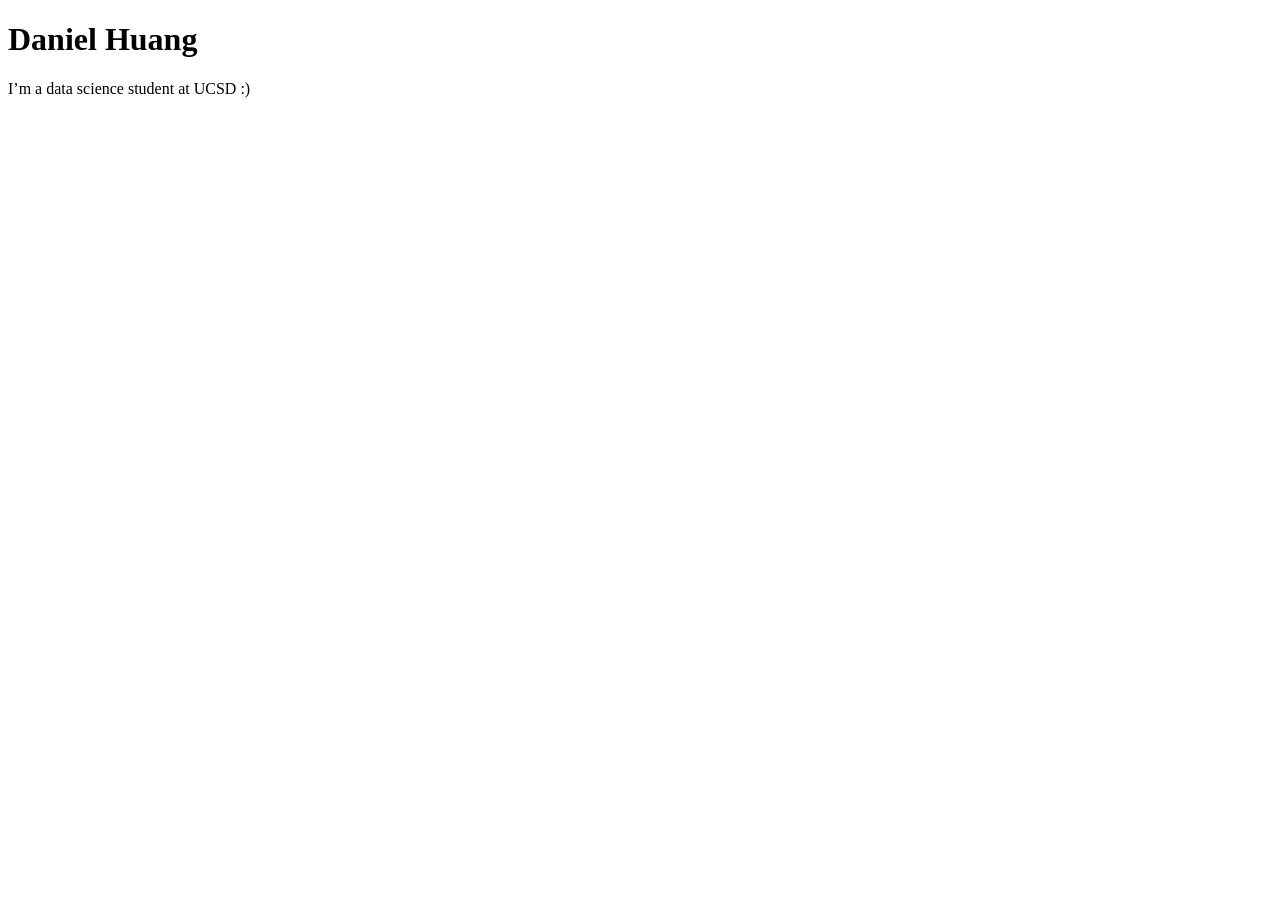
==== index.html @ a16072bb "Create index.html" ====
<!DOCTYPE html>
<html lang="en">
<head>
    <meta charset="UTF-8">
    <meta name="viewport" content="width=device-width, initial-scale=1.0">
    <title>Daniel Huang: Personal site and portfolio</title>
</head>
<body>
    <h1>Daniel Huang</h1>
    <p>I’m a data science student at UCSD :)</p>
</body>
</html>
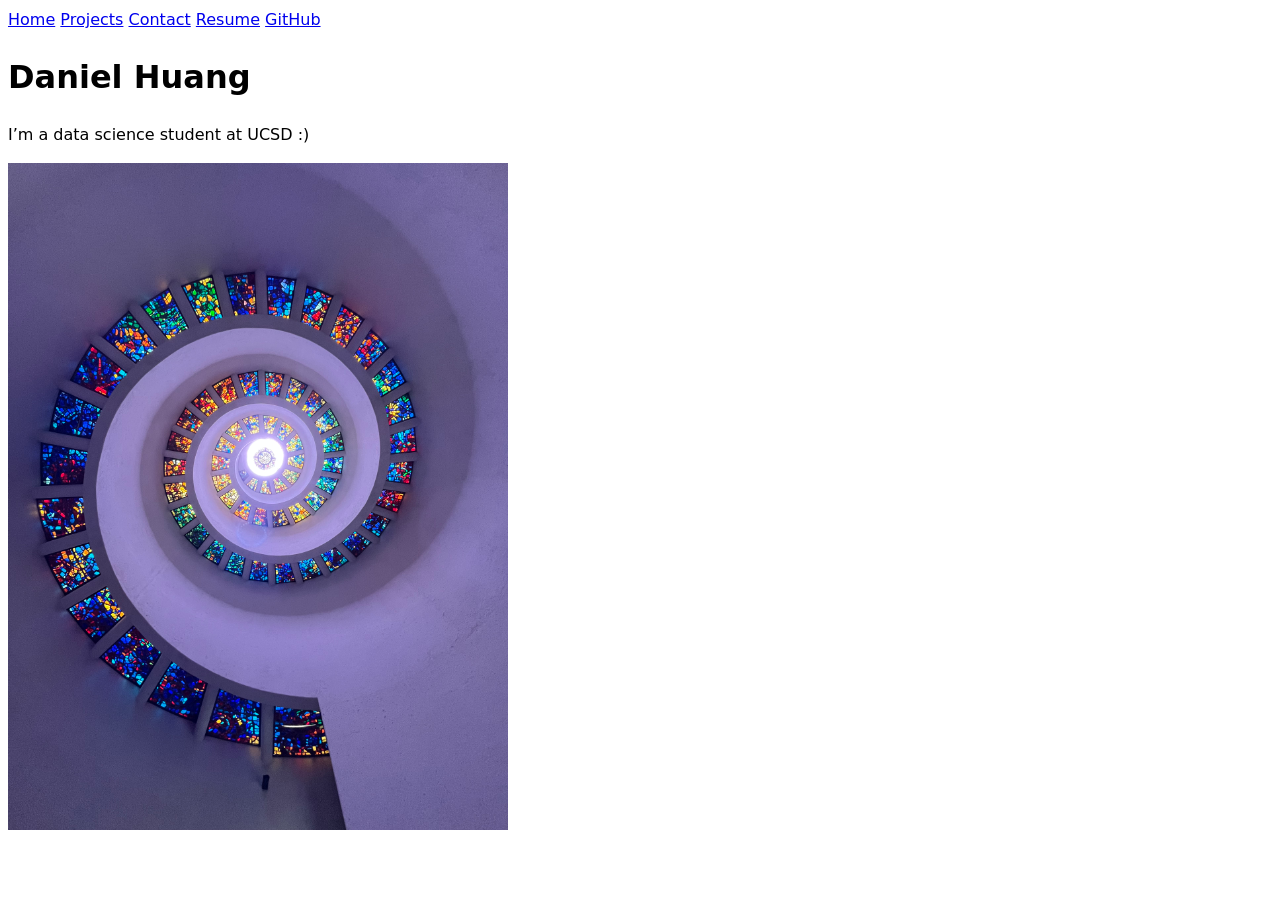
==== commit 42f9fd73: "dsc106lab1" ====
--- a/index.html
+++ b/index.html
@@ -4,9 +4,18 @@
     <meta charset="UTF-8">
     <meta name="viewport" content="width=device-width, initial-scale=1.0">
     <title>Daniel Huang: Personal site and portfolio</title>
+    <link rel="stylesheet" href="style.css">
 </head>
 <body>
+    <nav>
+    <a href="index.html">Home</a>
+    <a href="projects/index.html">Projects</a>
+    <a href="contact/index.html">Contact</a>
+    <a href="resume/index.html">Resume</a>
+    <a href="https://github.com/DH4533" target="_blank">GitHub</a>
+</nav>
     <h1>Daniel Huang</h1>
     <p>I’m a data science student at UCSD :)</p>
+    <img src="images/IMG_1729.jpeg" alt="Thanks Giving Chapel at Dallas, TX" width="500">
 </body>
 </html>
--- a/style.css
+++ b/style.css
@@ -0,0 +1,6 @@
+body {
+  /* Set line height to 1.5 times the font size
+	   and use the OS’s UI font as the website font
+	 */
+  font: 100%/1.5 system-ui;
+}
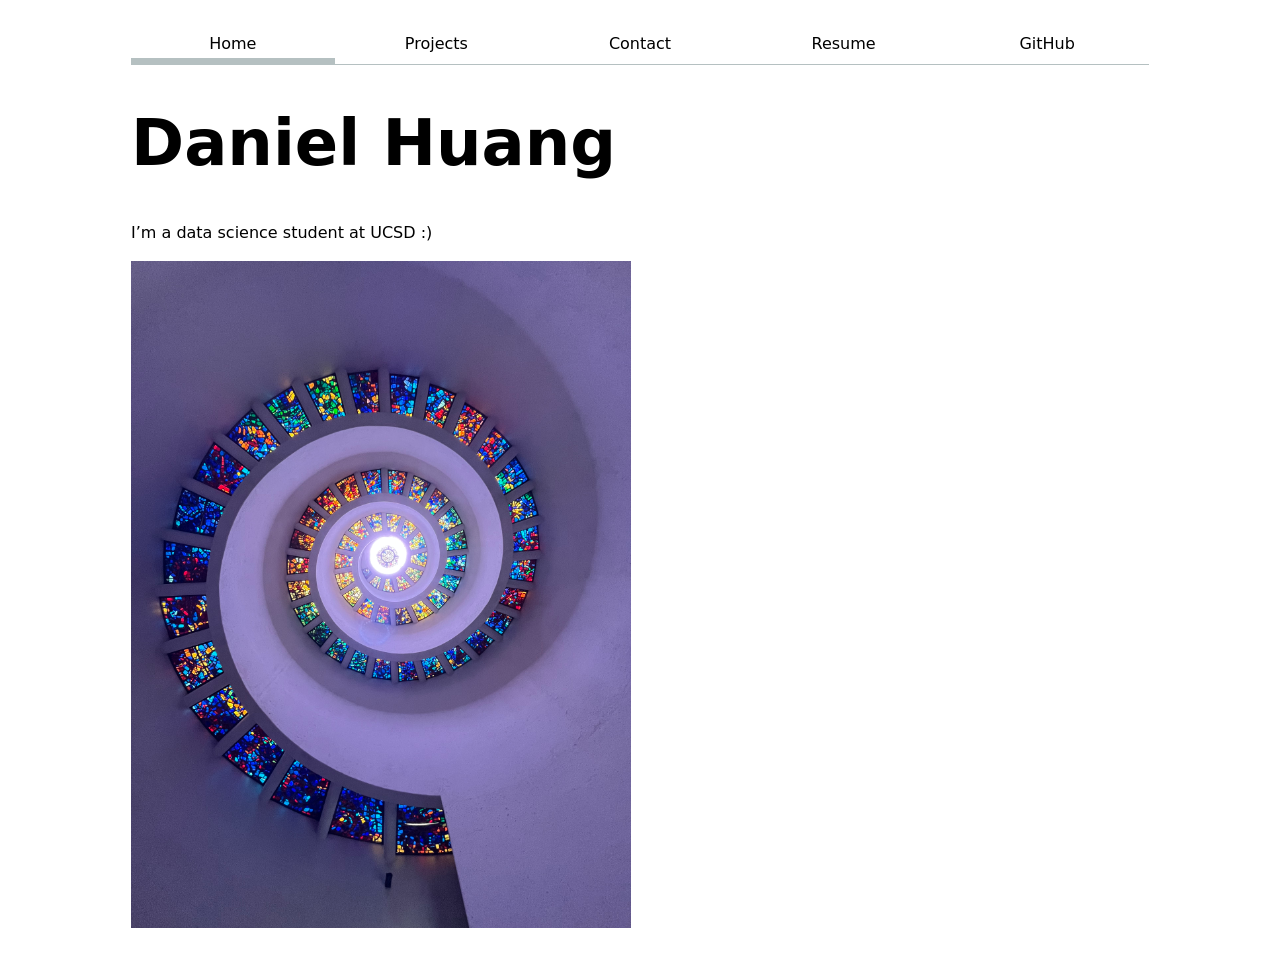
==== commit 557cffbf: "lab2" ====
--- a/index.html
+++ b/index.html
@@ -8,7 +8,7 @@
 </head>
 <body>
     <nav>
-    <a href="index.html">Home</a>
+    <a href="index.html" class="current">Home</a>
     <a href="projects/index.html">Projects</a>
     <a href="contact/index.html">Contact</a>
     <a href="resume/index.html">Resume</a>
--- a/style.css
+++ b/style.css
@@ -1,6 +1,106 @@
+:root {
+  --color-accent: oklch(65% 50% 0);
+}
+
+html {
+  accent-color: var(--color-accent);
+}
+
 body {
   /* Set line height to 1.5 times the font size
 	   and use the OS’s UI font as the website font
 	 */
   font: 100%/1.5 system-ui;
+
+  max-width: 100ch;
+  margin-inline: auto;
+  padding: 1rem;
+}
+
+nav ul,
+nav li {
+  display: contents;
+}
+
+nav {
+  display: flex;
+  margin-bottom: 1rem;
+  border-bottom: 1px solid oklch(80% 3% 200);
+}
+
+nav a {
+  flex: 1;
+  text-decoration: none;
+  color: inherit;
+  text-align: center;
+  padding: 0.5em;
+}
+
+nav a.current {
+  border-bottom: 0.4em solid oklch(80% 3% 200);
+  padding-bottom: 0.1em;
+}
+
+nav a:hover {
+  border-bottom: 0.4em solid var(--color-accent);
+  background-color: oklch(from var(--color-accent) 95% 5% h);
+}
+
+form {
+  display: grid;
+  grid-template-columns: auto 1fr;
+  gap: 1em;
+}
+
+label {
+  display: grid;
+  grid-template-columns: subgrid;
+  grid-column: 1 / -1;
+}
+
+input,
+textarea,
+button {
+  font: inherit;
+}
+
+input,
+textarea {
+  width: 100%;
+  box-sizing: border-box;
+}
+
+button {
+  grid-column: 1 / -1;
+}
+
+.projects {
+  display: grid;
+  grid-template-columns: repeat(auto-fill, minmax(15em, 1fr));
+  gap: 1em;
+}
+
+.projects article {
+  display: grid;
+  grid-template-rows: subgrid;
+  grid-row: span 3;
+  gap: 1em;
+}
+
+.projects h2 {
+  margin: 0;
+}
+
+.projects img {
+  width: 100%;
+  height: auto;
+}
+
+h1 {
+  font-size: 400%;
+}
+
+h1, h2, h3, h4, h5, h6 {
+  line-height: 1.1;
+  text-wrap: balance;
 }
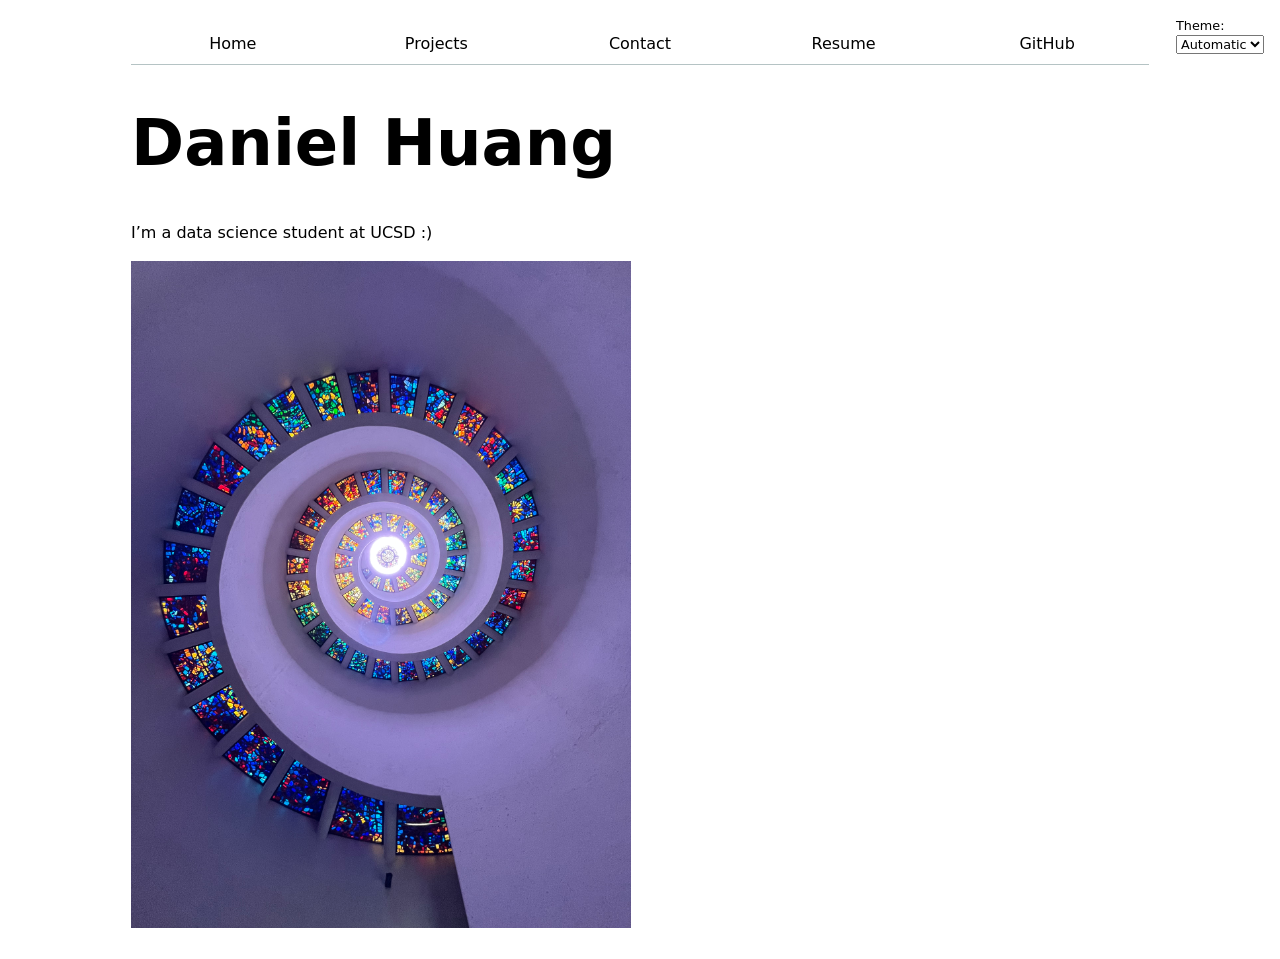
==== commit 58bedbe8: "lab3" ====
--- a/index.html
+++ b/index.html
@@ -5,15 +5,9 @@
     <meta name="viewport" content="width=device-width, initial-scale=1.0">
     <title>Daniel Huang: Personal site and portfolio</title>
     <link rel="stylesheet" href="style.css">
+    <script type="module" src="global.js"></script>
 </head>
 <body>
-    <nav>
-    <a href="index.html" class="current">Home</a>
-    <a href="projects/index.html">Projects</a>
-    <a href="contact/index.html">Contact</a>
-    <a href="resume/index.html">Resume</a>
-    <a href="https://github.com/DH4533" target="_blank">GitHub</a>
-</nav>
     <h1>Daniel Huang</h1>
     <p>I’m a data science student at UCSD :)</p>
     <img src="images/IMG_1729.jpeg" alt="Thanks Giving Chapel at Dallas, TX" width="500">
--- a/style.css
+++ b/style.css
@@ -103,4 +103,72 @@
 h1, h2, h3, h4, h5, h6 {
   line-height: 1.1;
   text-wrap: balance;
+}
+
+section {
+  margin-bottom: 2rem;
+}
+
+article {
+  margin-bottom: 1.5rem;
+}
+
+article header {
+  display: flex;
+  flex-wrap: wrap;
+  justify-content: space-between;
+  align-items: baseline;
+  gap: 0.5em;
+}
+
+article h3 {
+  margin: 0;
+}
+
+article header p {
+  margin: 0;
+  color: #555;
+}
+
+time {
+  color: #777;
+  font-size: 0.9em;
+}
+
+ul {
+  margin-top: 0.5em;
+  padding-left: 1.2em;
+}
+
+li {
+  margin-bottom: 0.4em;
+}
+
+article {
+  border-left: 3px solid var(--color-accent);
+  padding-left: 1em;
+}
+
+html {
+  color-scheme: light dark;
+}
+
+nav {
+  --border-color: oklch(50% 10% 200 / 40%);
+  border-bottom: 1px solid var(--border-color);
+}
+
+nav a:hover {
+  background-color: color-mix(in oklch, var(--color-accent), canvas 85%);
+}
+
+.color-scheme {
+  position: absolute;
+  top: 1rem;
+  right: 1rem;
+  font-size: 80%;
+}
+
+select {
+  font: inherit;
 }
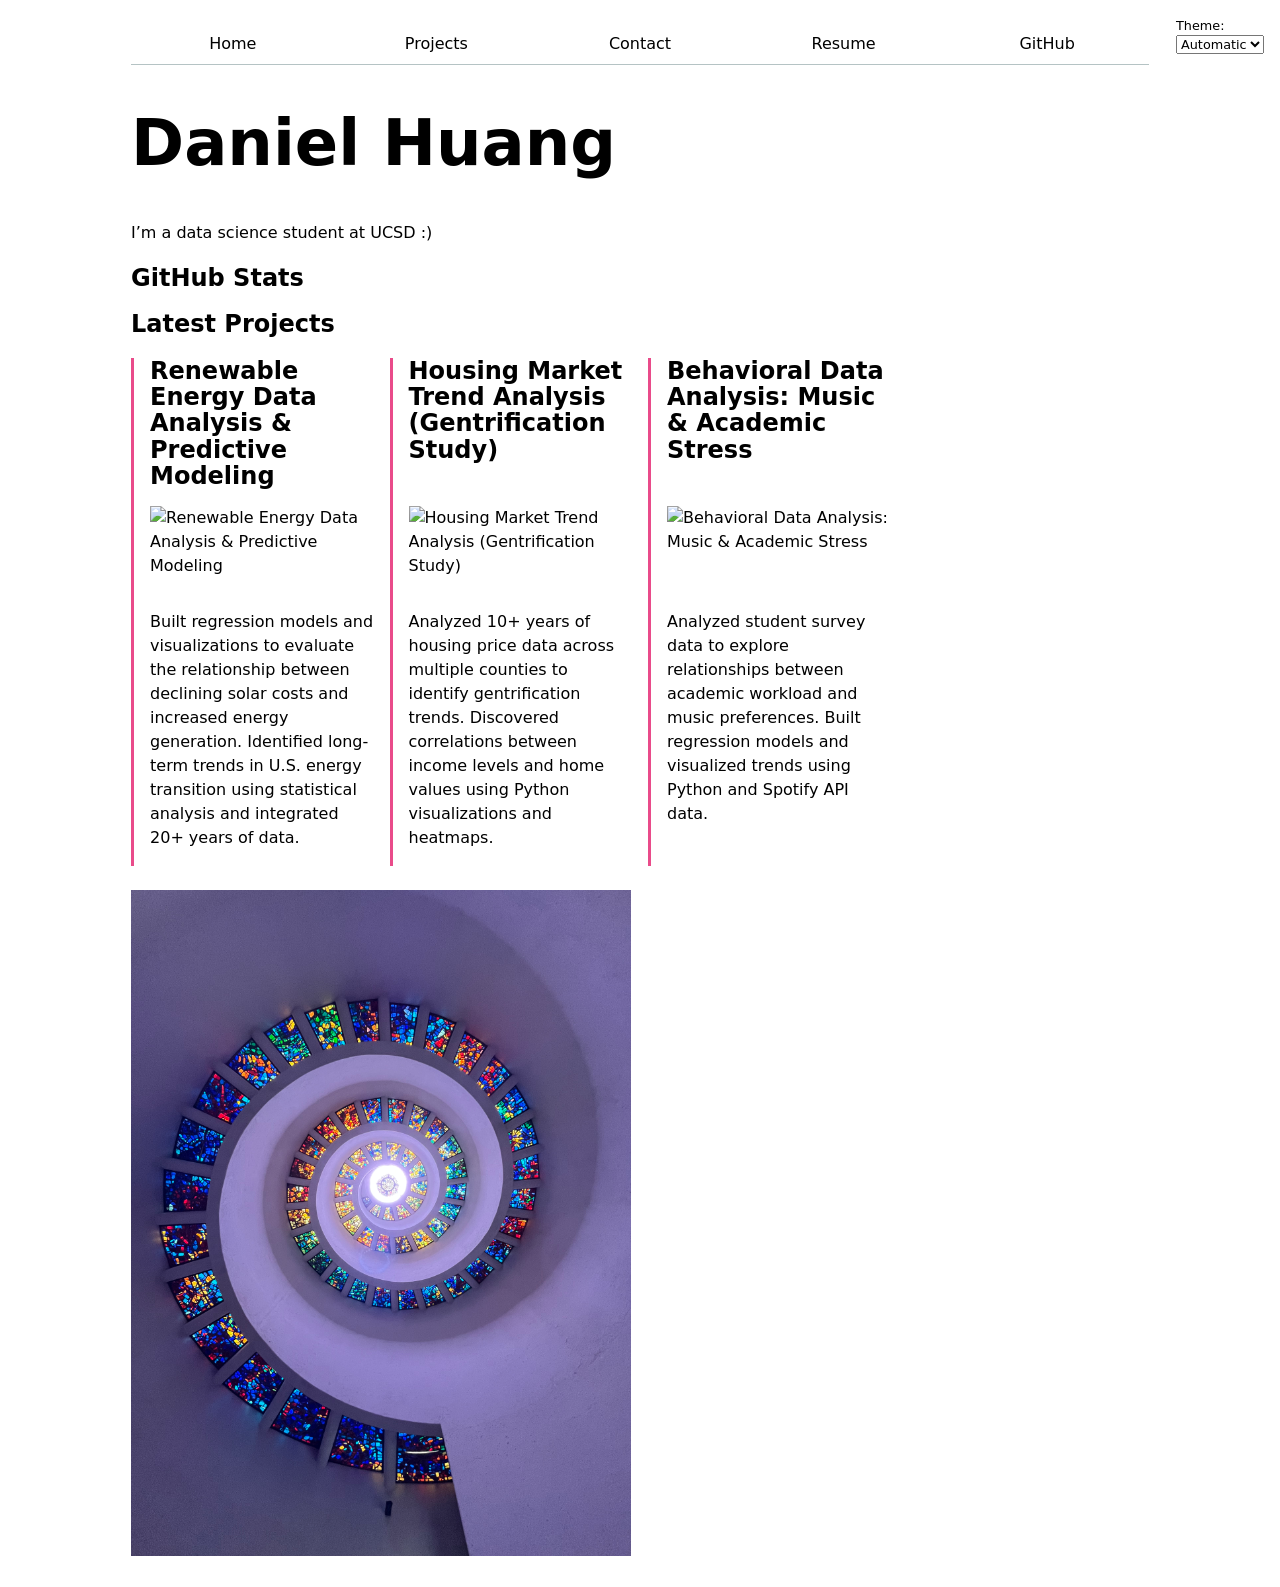
==== commit 2438e44a: "lab4" ====
--- a/index.html
+++ b/index.html
@@ -6,10 +6,15 @@
     <title>Daniel Huang: Personal site and portfolio</title>
     <link rel="stylesheet" href="style.css">
     <script type="module" src="global.js"></script>
+    <script src="index.js" type="module" defer></script>
 </head>
 <body>
     <h1>Daniel Huang</h1>
     <p>I’m a data science student at UCSD :)</p>
+    <h2>GitHub Stats</h2>
+    <div id="profile-stats"></div>
+    <h2>Latest Projects</h2>
+    <div class="projects"></div>
     <img src="images/IMG_1729.jpeg" alt="Thanks Giving Chapel at Dallas, TX" width="500">
 </body>
 </html>
--- a/style.css
+++ b/style.css
@@ -171,4 +171,20 @@
 
 select {
   font: inherit;
+}
+
+#profile-stats dl {
+  display: grid;
+  grid-template-columns: repeat(4, 1fr);
+  text-align: center;
+}
+
+#profile-stats dt {
+  grid-row: 1;
+  font-weight: bold;
+}
+
+#profile-stats dd {
+  grid-row: 2;
+  margin: 0;
 }
